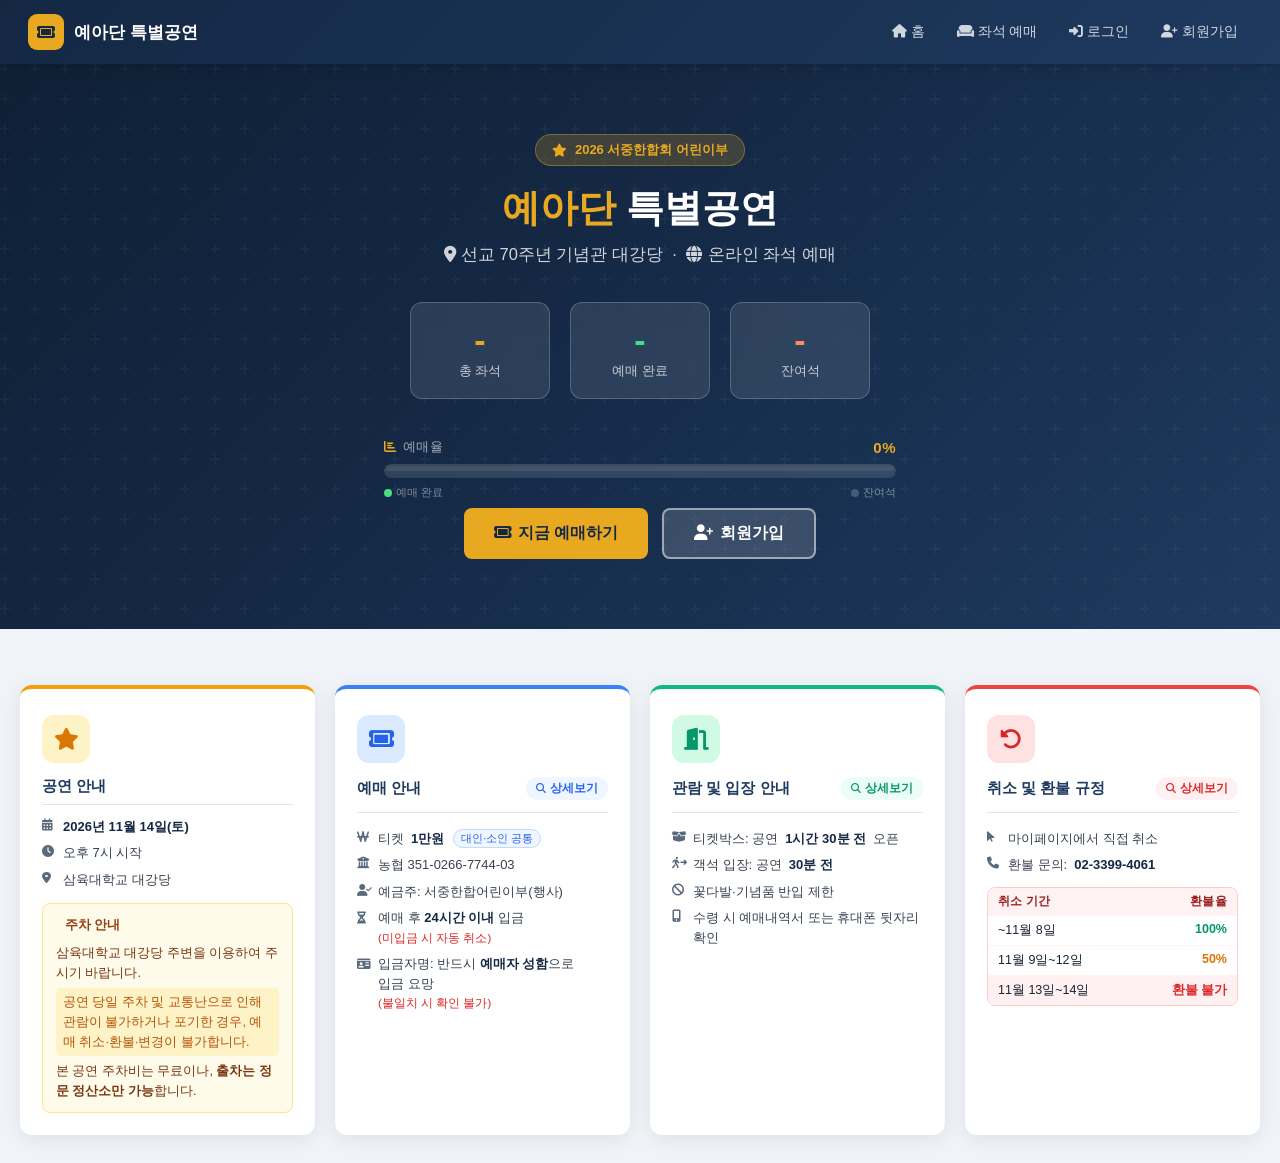
==== templates/index.html @ 21d91320 "최신 코드 업데이트" ====
<!DOCTYPE html>
<html lang="ko">
<head>
<meta charset="UTF-8">
<meta name="viewport" content="width=device-width, initial-scale=1.0">
<title>예아단 특별공연 - 공연 티켓 예매</title>
<link rel="stylesheet" href="/static/css/style.css">
<link rel="stylesheet" href="https://cdnjs.cloudflare.com/ajax/libs/font-awesome/6.5.0/css/all.min.css">
<script src="/static/js/csrf.js"></script>
</head>
<body>
<!-- 네비게이션 -->
<header class="navbar">
  <div class="brand">
    <div class="logo-icon"><i class="fa-solid fa-ticket"></i></div>
    예아단 특별공연
  </div>
  <nav id="mainNav">
    <a href="/"><i class="fa-solid fa-house"></i> 홈</a>
    <a href="/booking"><i class="fa-solid fa-couch"></i> 좌석 예매</a>
    <a href="/mypage" id="mypageLink" style="display:none"><i class="fa-solid fa-user"></i> 마이페이지</a>
    <a href="/login"  id="loginLink"><i class="fa-solid fa-right-to-bracket"></i> 로그인</a>
    <a href="/register" id="regLink"><i class="fa-solid fa-user-plus"></i> 회원가입</a>
  </nav>
  <div class="user-info" id="userInfo" style="display:none">
    <i class="fa-solid fa-circle-user" style="font-size:18px;opacity:.8"></i>
    <span id="userName"></span>님
    <button class="btn-logout" onclick="doLogout()"><i class="fa-solid fa-right-from-bracket"></i> 로그아웃</button>
  </div>
</header>

<!-- 히어로 섹션 -->
<section class="hero">
  <div class="hero-badge">
    <i class="fa-solid fa-star"></i> 2026 서중한합회 어린이부
  </div>
  <h1><span>예아단</span> 특별공연</h1>
  <p><i class="fa-solid fa-location-dot"></i> 선교 70주년 기념관 대강당 &nbsp;·&nbsp; <i class="fa-solid fa-globe"></i> 온라인 좌석 예매</p>
  <div class="stats">
    <div class="stat-box">
      <div class="num" id="totalSeats">-</div>
      <div class="lbl">총 좌석</div>
    </div>
    <div class="stat-box">
      <div class="num" id="reservedSeats" style="color:#4ade80">-</div>
      <div class="lbl">예매 완료</div>
    </div>
    <div class="stat-box">
      <div class="num" id="availableSeats" style="color:#ff8a65">-</div>
      <div class="lbl">잔여석</div>
    </div>
  </div>

  <!-- 예매율 그래프 -->
  <div style="width:100%;max-width:520px;margin:0 auto 8px;padding:0 4px">
    <div style="display:flex;justify-content:space-between;align-items:center;margin-bottom:8px">
      <span style="font-size:12.5px;color:rgba(255,255,255,.6);letter-spacing:.5px">
        <i class="fa-solid fa-chart-bar" style="margin-right:5px;color:#e8a820"></i>예매율
      </span>
      <span id="rateLabel"
            style="font-size:15px;font-weight:800;color:#e8a820;letter-spacing:.5px">0%</span>
    </div>
    <!-- 트랙 -->
    <div style="position:relative;height:14px;background:rgba(255,255,255,.12);
                border-radius:99px;overflow:hidden;box-shadow:inset 0 1px 3px rgba(0,0,0,.3)">
      <!-- 예매완료 바 -->
      <div id="reservedBar"
           style="position:absolute;left:0;top:0;height:100%;width:0%;
                  background:linear-gradient(90deg,#34d399,#4ade80);
                  border-radius:99px;
                  transition:width 1s cubic-bezier(.4,0,.2,1)"></div>
      <!-- 빛 반사 하이라이트 -->
      <div style="position:absolute;top:0;left:0;right:0;height:50%;
                  background:rgba(255,255,255,.08);border-radius:99px 99px 0 0;pointer-events:none"></div>
    </div>
    <!-- 하단 레전드 -->
    <div style="display:flex;justify-content:space-between;margin-top:7px;font-size:11px;color:rgba(255,255,255,.45)">
      <span>
        <span style="display:inline-block;width:8px;height:8px;background:#4ade80;
                     border-radius:50%;margin-right:4px;vertical-align:middle"></span>예매 완료
      </span>
      <span>
        <span style="display:inline-block;width:8px;height:8px;background:rgba(255,255,255,.2);
                     border-radius:50%;margin-right:4px;vertical-align:middle"></span>잔여석
      </span>
    </div>
  </div>
  <div class="actions">
    <button id="bookingBtn" class="btn btn-secondary btn-lg" onclick="handleBookingClick()"
            style="cursor:pointer;border:none">
      <i class="fa-solid fa-ticket"></i> 지금 예매하기
    </button>
    <a href="/register" class="btn btn-lg" id="heroRegBtn"
       style="background:rgba(255,255,255,.15);border:2px solid rgba(255,255,255,.5);color:white">
      <i class="fa-solid fa-user-plus"></i> 회원가입
    </a>
  </div>

</section>

<!-- 예매 시간 아님 안내 모달 -->
<div id="modal-not-open" style="display:none;position:fixed;inset:0;z-index:9999;
     background:rgba(0,0,0,.55);display:none;align-items:center;justify-content:center">
  <div style="background:#fff;border-radius:20px;padding:40px 36px;max-width:360px;width:90%;
              text-align:center;box-shadow:0 20px 60px rgba(0,0,0,.35)">
    <div style="width:64px;height:64px;border-radius:50%;background:#fee2e2;
                display:flex;align-items:center;justify-content:center;margin:0 auto 18px">
      <i class="fa-solid fa-clock" style="font-size:28px;color:#dc2626"></i>
    </div>
    <h3 style="font-size:18px;font-weight:700;color:#1e293b;margin-bottom:10px">
      지금은 예매 시간이 아닙니다.
    </h3>
    <p id="notOpenDesc" style="font-size:14px;color:#64748b;line-height:1.6;margin-bottom:24px"></p>
    <button onclick="closeNotOpenModal()"
            style="background:#1e3a5f;color:#fff;border:none;border-radius:10px;
                   padding:12px 32px;font-size:15px;font-weight:600;cursor:pointer;width:100%">
      확인
    </button>
  </div>
</div>

<!-- 안내 섹션 -->
<div class="container">
  <div class="info-grid">

    <!-- 카드 1: 공연 안내 -->
    <div class="info-card info-card-performance">
      <div class="icon icon-performance"><i class="fa-solid fa-star"></i></div>
      <h3>공연 안내</h3>
      <ul class="info-list">
        <li><i class="fa-solid fa-calendar-days"></i> <strong>2026년 11월 14일(토)</strong></li>
        <li><i class="fa-solid fa-clock"></i> 오후 7시 시작</li>
        <li><i class="fa-solid fa-location-dot"></i> 삼육대학교 대강당</li>
      </ul>
      <div class="performance-notice">
        <p><i class="fa-solid fa-circle-parking"></i> <strong>주차 안내</strong></p>
        <p>삼육대학교 대강당 주변을 이용하여 주시기 바랍니다.</p>
        <p class="notice-warn">공연 당일 주차 및 교통난으로 인해 관람이 불가하거나 포기한 경우, 예매 취소·환불·변경이 불가합니다.</p>
        <p>본 공연 주차비는 무료이나, <strong>출차는 정문 정산소만 가능</strong>합니다.</p>
      </div>
    </div>

    <!-- 카드 2: 예매 안내 -->
    <div class="info-card info-card-ticket">
      <div class="icon icon-ticket"><i class="fa-solid fa-ticket"></i></div>
      <div class="card-title-row">
        <h3>예매 안내</h3>
        <button class="btn-detail" onclick="openModal('modal-ticket')"><i class="fa-solid fa-magnifying-glass"></i> 상세보기</button>
      </div>
      <ul class="info-list">
        <li><i class="fa-solid fa-won-sign"></i> 티켓 <strong>1만원</strong> <span class="badge-sm">대인·소인 공통</span></li>
        <li><i class="fa-solid fa-building-columns"></i> 농협 351-0266-7744-03</li>
        <li><i class="fa-solid fa-user-check"></i> 예금주: 서중한합어린이부(행사)</li>
        <li style="flex-direction:column;align-items:flex-start;gap:2px">
          <span><i class="fa-solid fa-hourglass-half" style="margin-right:7px"></i>예매 후 <strong>24시간 이내</strong> 입금</span>
          <span style="color:#dc2626;font-size:11.5px;padding-left:21px">(미입금 시 자동 취소)</span>
        </li>
        <li style="flex-direction:column;align-items:flex-start;gap:2px">
          <span><i class="fa-solid fa-id-card" style="margin-right:7px"></i>입금자명: 반드시 <strong>예매자 성함</strong>으로<br><span style="padding-left:21px">입금 요망</span></span>
          <span style="color:#dc2626;font-size:11.5px;padding-left:21px">(불일치 시 확인 불가)</span>
        </li>
      </ul>
    </div>

    <!-- 카드 3: 관람 및 입장 안내 -->
    <div class="info-card info-card-entry">
      <div class="icon icon-entry"><i class="fa-solid fa-door-open"></i></div>
      <div class="card-title-row">
        <h3>관람 및 입장 안내</h3>
        <button class="btn-detail btn-detail-green" onclick="openModal('modal-entry')"><i class="fa-solid fa-magnifying-glass"></i> 상세보기</button>
      </div>
      <ul class="info-list">
        <li><i class="fa-solid fa-box-open"></i> 티켓박스: 공연 <strong>1시간 30분 전</strong> 오픈</li>
        <li><i class="fa-solid fa-person-walking-arrow-right"></i> 객석 입장: 공연 <strong>30분 전</strong></li>
        <li><i class="fa-solid fa-ban"></i> 꽃다발·기념품 반입 제한</li>
        <li><i class="fa-solid fa-mobile-screen-button"></i> 수령 시 예매내역서 또는 휴대폰 뒷자리 확인</li>
      </ul>
    </div>

    <!-- 카드 4: 취소 및 환불 -->
    <div class="info-card info-card-refund">
      <div class="icon icon-refund"><i class="fa-solid fa-rotate-left"></i></div>
      <div class="card-title-row">
        <h3>취소 및 환불 규정</h3>
        <button class="btn-detail btn-detail-red" onclick="openModal('modal-refund')"><i class="fa-solid fa-magnifying-glass"></i> 상세보기</button>
      </div>
      <ul class="info-list">
        <li><i class="fa-solid fa-arrow-pointer"></i> 마이페이지에서 직접 취소</li>
        <li><i class="fa-solid fa-phone"></i> 환불 문의: <strong>02-3399-4061</strong></li>
      </ul>
      <div class="refund-table">
        <div class="refund-row refund-header">
          <span>취소 기간</span><span>환불율</span>
        </div>
        <div class="refund-row">
          <span>~11월 8일</span><span class="refund-full">100%</span>
        </div>
        <div class="refund-row">
          <span>11월 9일~12일</span><span class="refund-half">50%</span>
        </div>
        <div class="refund-row refund-danger">
          <span>11월 13일~14일</span><span>환불 불가</span>
        </div>
      </div>
    </div>

  </div>
</div>

<script>
(async () => {
  const me = await fetch('/api/me').then(r => r.json());
  if (me.logged_in) {
    document.getElementById('loginLink').style.display = 'none';
    document.getElementById('regLink').style.display   = 'none';
    document.getElementById('mypageLink').style.display = '';
    document.getElementById('userInfo').style.display   = 'flex';
    document.getElementById('userName').textContent      = me.name;
    document.getElementById('heroRegBtn').innerHTML      = '<i class="fa-solid fa-user"></i> 마이페이지';
    document.getElementById('heroRegBtn').href           = '/mypage';
    if (me.role === 'admin') {
      const an = document.createElement('a');
      an.href = '/admin/';
      an.innerHTML = '<i class="fa-solid fa-gear"></i> 관리자';
      document.getElementById('mainNav').appendChild(an);
    }
  }
  try {
    const s = await fetch('/api/stats/seats').then(r => r.json());
    document.getElementById('totalSeats').textContent     = s.total.toLocaleString();
    document.getElementById('reservedSeats').textContent  = s.reserved.toLocaleString();
    document.getElementById('availableSeats').textContent = s.available.toLocaleString();

    // 예매율 그래프 업데이트
    const rateFull = s.total > 0 ? (s.reserved / s.total * 100) : 0;
    const rateLabel = rateFull === 0 ? '0%'
                    : rateFull < 0.1  ? '<0.1%'
                    : rateFull < 1    ? rateFull.toFixed(1) + '%'
                    : rateFull.toFixed(1) + '%';
    document.getElementById('rateLabel').textContent = rateLabel;
    // 바 너비: 실제 예매가 있으면 최소 0.4% 너비로 시각적으로 표시
    const barWidth = s.reserved > 0 ? Math.max(rateFull, 0.4) : 0;
    setTimeout(() => {
      document.getElementById('reservedBar').style.width = barWidth + '%';
    }, 200); // 페이지 진입 후 애니메이션 효과
  } catch(e) {}
})();

async function doLogout() {
  await fetch('/api/logout', {method:'POST'});
  location.reload();
}

/* ══════════════════════════════════════════════
   예매 오픈 시간 체크 + 버튼 활성화 제어
══════════════════════════════════════════════ */
let _bookingOpen    = false;   // 현재 오픈 여부
let _openDt         = null;    // 오픈 예정 Date 객체 (미설정 시 null)
let _openCheckTimer = null;    // setInterval 핸들

async function initBookingBtn() {
  try {
    const s = await fetch('/api/booking-status').then(r => r.json());
    _bookingOpen = s.is_open;
    _openDt      = s.open_time ? new Date(s.open_time.replace(' ', 'T')) : null;
  } catch(e) {
    _bookingOpen = true;  // API 실패 시 활성화 (안전 처리)
  }
  applyBookingBtnState();

  // 미오픈 상태면 1초마다 카운트다운 + 자동 활성화 체크
  if (!_bookingOpen && _openDt) {
    _openCheckTimer = setInterval(tickBookingCheck, 1000);
  }
}

function applyBookingBtnState() {
  const btn = document.getElementById('bookingBtn');
  if (!btn) return;

  if (_bookingOpen) {
    // ── 활성 상태 ──
    btn.disabled = false;
    btn.style.opacity = '1';
    btn.style.cursor  = 'pointer';
    btn.innerHTML = '<i class="fa-solid fa-ticket"></i> 지금 예매하기';
    if (_openCheckTimer) { clearInterval(_openCheckTimer); _openCheckTimer = null; }
  } else {
    // ── 비활성 상태 ──
    btn.disabled = true;
    btn.style.opacity = '0.5';
    btn.style.cursor  = 'not-allowed';
    btn.innerHTML = '<i class="fa-solid fa-lock"></i> 예매 준비 중';
  }
}

function tickBookingCheck() {
  if (!_openDt) return;
  const diff = _openDt - new Date();
  if (diff <= 0) {
    _bookingOpen = true;
    applyBookingBtnState();
  }
}

function handleBookingClick() {
  if (_bookingOpen) {
    location.href = '/booking';
  } else {
    showNotOpenModal();
  }
}

function showNotOpenModal() {
  const modal = document.getElementById('modal-not-open');
  const desc  = document.getElementById('notOpenDesc');
  if (desc) {
    if (_openDt) {
      desc.textContent = '예매 오픈 예정: ' + _openDt.toLocaleString('ko-KR', {
        year:'numeric', month:'long', day:'numeric',
        weekday:'short', hour:'2-digit', minute:'2-digit'
      });
    } else {
      desc.textContent = '예매 오픈 시간이 아직 설정되지 않았습니다.\n잠시 후 다시 확인해 주세요.';
    }
  }
  if (modal) { modal.style.display = 'flex'; document.body.style.overflow = 'hidden'; }
}

function closeNotOpenModal() {
  const modal = document.getElementById('modal-not-open');
  if (modal) { modal.style.display = 'none'; document.body.style.overflow = ''; }
}

// 페이지 로드 시 실행
initBookingBtn();

/* ── 모달 제어 ── */
function openModal(id) {
  document.getElementById(id).classList.add('modal-open');
  document.body.style.overflow = 'hidden';
}
function closeModal(id) {
  document.getElementById(id).classList.remove('modal-open');
  document.body.style.overflow = '';
}
// 배경 클릭 시 닫기
document.querySelectorAll('.modal-overlay').forEach(el => {
  el.addEventListener('click', function(e) {
    if (e.target === this) closeModal(this.id);
  });
});
// ESC 키로 닫기
document.addEventListener('keydown', function(e) {
  if (e.key === 'Escape') {
    document.querySelectorAll('.modal-overlay.modal-open').forEach(el => closeModal(el.id));
  }
});
</script>

<!-- ══════════════════════════════════════════════════
     모달 1: 예매 안내
══════════════════════════════════════════════════ -->
<div class="modal-overlay" id="modal-ticket">
  <div class="modal-box modal-ticket-box">
    <div class="modal-header modal-header-ticket">
      <div class="modal-header-icon"><i class="fa-solid fa-ticket"></i></div>
      <h2>예매 안내</h2>
      <button class="modal-close" onclick="closeModal('modal-ticket')"><i class="fa-solid fa-xmark"></i></button>
    </div>
    <div class="modal-body">

      <div class="modal-section">
        <div class="modal-section-title"><i class="fa-solid fa-won-sign"></i> 티켓 금액</div>
        <p class="modal-text"><strong>1만원</strong> (대인/소인 공통)</p>
      </div>

      <div class="modal-section modal-notice-box">
        <p class="modal-notice"><i class="fa-solid fa-circle-exclamation"></i>본 공연은 예매 후 <strong>24시간 이내</strong>에 입금이 확인되지 않을 경우, 예매 내역이 <strong>자동 취소</strong>됩니다.</p>
        <p class="modal-notice" style="margin-top:8px"><i class="fa-solid fa-circle-exclamation"></i>원활한 확인을 위해 입금 시 반드시 <strong>예매자 성함과 동일한 이름</strong>으로 입금해 주시기 바랍니다.</p>
      </div>

      <div class="modal-section">
        <div class="modal-section-title"><i class="fa-solid fa-building-columns"></i> 계좌 안내</div>
        <div class="modal-account-box">
          <span class="modal-bank">농협</span>
          <span class="modal-account-num">351-0266-7744-03</span>
          <span class="modal-account-name">서중한합어린이부(행사)</span>
        </div>
      </div>

      <div class="modal-section modal-warn-box">
        <p><i class="fa-solid fa-triangle-exclamation"></i> 본 상품은 <strong>티켓 배송 불가</strong> 상품으로, 관람 당일 <strong>예매확인증을 출력</strong>해 오셔야만 입장 가능하며 모바일 티켓 및 티켓 선물하기가 불가합니다.</p>
        <p style="margin-top:8px;font-size:12px;color:#6b7280">(예매자는 본 안내 페이지의 모든 내용을 숙지하고 동의한 것으로 간주합니다. 관람 연령 / 예매 및 티켓 수령 / 공연 관람 안내 미숙지로 인해 당일 관람이 불가하거나 포기하는 경우에도 예매 취소, 환불 및 일자 변경이 불가 하오니 예매 시 각별히 유의하시기 바랍니다.)</p>
      </div>

      <div class="modal-section modal-warn-box">
        <p><i class="fa-solid fa-video"></i> 객석 일부 구역은 공연 영상 촬영을 위해 <strong>시야 제한</strong>이 발생할 수 있으니 예매 시 참고 부탁드립니다.</p>
        <p style="margin-top:6px;font-size:12px;color:#6b7280">(상기 사유로 인한 좌석 위치 변경 및 취소, 환불은 불가합니다)</p>
      </div>

      <div class="modal-section">
        <div class="modal-section-title"><i class="fa-solid fa-child"></i> 관람 기준</div>
        <ul class="modal-list">
          <li><strong>만 3세 이상</strong> 관람가</li>
          <li>초등학생 이하 어린이는 <strong>보호자 동반 필수</strong></li>
          <li><strong>36개월 미만</strong> 어린이는 <strong>무료</strong> (2023년 11월 출생자부터 해당 / 증빙서류 지참)<br>
            <span style="font-size:12px;color:#6b7280">단, 단독 좌석을 이용해야 할 경우 예매 필수</span></li>
          <li style="color:#dc2626">관람 연령 미숙지로 인한 당일 관람 불가 또는 포기 시, 예매 취소·환불·변경 <strong>일체 불가</strong></li>
        </ul>
      </div>

      <div class="modal-section modal-wheelchair-box">
        <div class="modal-section-title"><i class="fa-solid fa-wheelchair"></i> 휠체어석 예매 안내</div>
        <p>공연장 객석 내 휠체어석은 <strong>휠체어를 이용하는 장애인만 예매</strong> (동반 2인까지 가능)하실 수 있으며,<br>
        <strong>서중한합회 어린이부 <a href="tel:0233994061" class="modal-tel">02-3399-4061</a></strong>로 전화 예매하여 주시기 바랍니다.</p>
        <p style="font-size:12px;color:#6b7280;margin-top:6px">(이 외에는 전화 예매 불가)</p>
      </div>

    </div>
  </div>
</div>

<!-- ══════════════════════════════════════════════════
     모달 2: 관람 및 입장 안내
══════════════════════════════════════════════════ -->
<div class="modal-overlay" id="modal-entry">
  <div class="modal-box modal-entry-box">
    <div class="modal-header modal-header-entry">
      <div class="modal-header-icon"><i class="fa-solid fa-door-open"></i></div>
      <h2>관람 및 입장 안내</h2>
      <button class="modal-close" onclick="closeModal('modal-entry')"><i class="fa-solid fa-xmark"></i></button>
    </div>
    <div class="modal-body">

      <div class="modal-section modal-notice-box modal-notice-green">
        <p class="modal-notice"><i class="fa-solid fa-box-open"></i>티켓 수령은 공연 시작 <strong>1시간 30분 전</strong>부터 가능합니다.</p>
        <p class="modal-notice" style="margin-top:8px"><i class="fa-solid fa-person-walking-arrow-right"></i>객석 입장은 공연 시작 <strong>30분 전</strong>부터 시작됩니다.<br><span style="font-size:12px;color:#6b7280;margin-left:20px;display:inline-block">(현장 상황에 따라 입실 시간이 변동될 수 있습니다.)</span></p>
      </div>

      <div class="modal-section">
        <div class="modal-section-title"><i class="fa-solid fa-ban"></i> 반입 제한</div>
        <p class="modal-text">쾌적한 관람을 위해 <strong>꽃다발 및 기념품</strong>은 객석 반입이 제한됩니다.<br>
        안내데스크에 물품을 맡겨 주시기 바라며, 수령 시 필요한 <strong>교환증</strong>을 배부해 드립니다.</p>
      </div>

      <div class="modal-section">
        <div class="modal-section-title"><i class="fa-solid fa-mobile-screen-button"></i> 티켓 수령</div>
        <p class="modal-text">티켓 수령 시 <strong>예매내역서</strong> 또는 예매자 본인의 <strong>휴대폰 번호 뒷자리</strong>를 확인합니다.<br>
        원활한 티켓 수령을 위해 예매내역서 또는 모바일 티켓(예매번호가 포함된 메시지) 등을 사전에 준비해 주시기 바랍니다.</p>
      </div>

      <div class="modal-section modal-warn-box">
        <ul class="modal-list">
          <li>티켓이 <strong>분실·훼손</strong>된 경우에는 <strong>재발권이 불가</strong>하니, 티켓 보관에 유의하시기 바랍니다.</li>
          <li>예매 취소 기간에 따라 취소 수수료가 부과되며, 취소 마감 시간 이후 예매 티켓의 <strong>취소·환불·변경은 불가</strong>합니다.</li>
          <li>공연 도중 입·퇴장은 <strong>막이 끝날 때만</strong> 가능합니다.</li>
          <li>공연 시작 후에는 지정된 시간 외에는 입장이 제한되며, 입장 허용 시 다른 관객의 관람에 방해가 되지 않도록 <strong>안내원의 안내에 따라</strong> 본인 좌석이 아닌 다른 좌석으로 안내 받으실 수 있습니다.</li>
        </ul>
      </div>

    </div>
  </div>
</div>

<!-- ══════════════════════════════════════════════════
     모달 3: 취소 및 환불 규정
══════════════════════════════════════════════════ -->
<div class="modal-overlay" id="modal-refund">
  <div class="modal-box modal-refund-box">
    <div class="modal-header modal-header-refund">
      <div class="modal-header-icon"><i class="fa-solid fa-rotate-left"></i></div>
      <h2>취소 및 환불 규정</h2>
      <button class="modal-close" onclick="closeModal('modal-refund')"><i class="fa-solid fa-xmark"></i></button>
    </div>
    <div class="modal-body">

      <div class="modal-section">
        <div class="modal-section-title"><i class="fa-solid fa-arrow-pointer"></i> 예매 취소</div>
        <p class="modal-text"><strong>[마이페이지]</strong>를 통해 직접 취소 가능합니다.</p>
      </div>

      <div class="modal-section">
        <div class="modal-section-title"><i class="fa-solid fa-phone"></i> 환불 안내</div>
        <p class="modal-text">티켓 금액 환불의 경우 원활한 처리를 위해<br>
        어린이부 <a href="tel:0233994061" class="modal-tel"><strong>02-3399-4061</strong></a>로 꼭 연락 부탁드립니다.</p>
      </div>

      <div class="modal-section">
        <div class="modal-section-title"><i class="fa-solid fa-table"></i> 환불 규정</div>
        <div class="modal-refund-table">
          <div class="mrt-head">
            <span>취소 기간</span><span>환불율</span>
          </div>
          <div class="mrt-row">
            <span><i class="fa-solid fa-calendar-check" style="color:#059669;margin-right:6px"></i>예매일 ~ 2026.11.8.(일)</span>
            <span class="mrt-full">전액 환불 <small>(100%)</small></span>
          </div>
          <div class="mrt-row">
            <span><i class="fa-solid fa-calendar-minus" style="color:#d97706;margin-right:6px"></i>2026.11.9.(월) ~ 11.12.(목)</span>
            <span class="mrt-half">50% 환불</span>
          </div>
          <div class="mrt-row mrt-danger">
            <span><i class="fa-solid fa-calendar-xmark" style="color:#dc2626;margin-right:6px"></i>2026.11.13.(금) ~ 11.14.(토)</span>
            <span class="mrt-none">환불 불가</span>
          </div>
        </div>
      </div>

    </div>
  </div>
</div>

<!-- 예매 시간 아님 안내 모달 -->
<div id="modal-not-open" style="display:none;position:fixed;inset:0;z-index:9999;
     background:rgba(0,0,0,.55);align-items:center;justify-content:center">
  <div style="background:#fff;border-radius:20px;padding:40px 36px;max-width:360px;width:90%;
              text-align:center;box-shadow:0 20px 60px rgba(0,0,0,.35)">
    <div style="width:64px;height:64px;border-radius:50%;background:#fee2e2;
                display:flex;align-items:center;justify-content:center;margin:0 auto 18px">
      <i class="fa-solid fa-clock" style="font-size:28px;color:#dc2626"></i>
    </
---- static/css/style.css ----
/* ── 전체 공통 ── */
@import url('https://cdnjs.cloudflare.com/ajax/libs/font-awesome/6.5.0/css/all.min.css');

:root {
  --primary: #1e3a5f;
  --primary-light: #2d5485;
  --primary-dark: #142844;
  --accent: #e8a820;
  --accent-light: #fef8e7;
  --sidebar-bg: #0f2035;
  --success: #10B981;
  --danger: #EF4444;
  --warning: #F59E0B;
  --gray: #5a6a7e;
  --gray-light: #f0f4f8;
  --gray-mid: #dde5ef;
  --dark: #1a2332;
  --white: #FFFFFF;
  --shadow: 0 4px 20px rgba(0,0,0,.08);
  --shadow-lg: 0 10px 40px rgba(0,0,0,.15);
  --radius: 12px;
  --radius-sm: 8px;
  --transition: all 0.3s cubic-bezier(0.4,0,0.2,1);
}

*, *::before, *::after { box-sizing: border-box; margin: 0; padding: 0; }
html { scroll-behavior: smooth; }

body {
  font-family: 'Malgun Gothic', 'Apple SD Gothic Neo', '맑은 고딕', sans-serif;
  background: var(--gray-light);
  color: var(--dark);
  min-height: 100vh;
}

a { text-decoration: none; color: inherit; }
button { cursor: pointer; font-family: inherit; }

/* ── 네비게이션 ── */
.navbar {
  background: linear-gradient(135deg, var(--primary-dark) 0%, var(--primary) 100%);
  color: white;
  padding: 0 28px;
  height: 64px;
  display: flex;
  align-items: center;
  justify-content: space-between;
  box-shadow: 0 2px 12px rgba(0,0,0,.2);
  position: sticky; top: 0; z-index: 100;
}
.navbar .brand {
  font-size: 17px; font-weight: 700;
  display: flex; align-items: center; gap: 10px;
}
.navbar .brand .logo-icon {
  width: 36px; height: 36px;
  background: var(--accent);
  border-radius: 9px;
  display: flex; align-items: center; justify-content: center;
  flex-shrink: 0;
}
.navbar .brand .logo-icon i { color: var(--primary-dark); font-size: 16px; }
.navbar .brand span { font-size: 22px; }
.navbar nav { display: flex; align-items: center; gap: 4px; }
.navbar nav a {
  color: rgba(255,255,255,.8);
  padding: 8px 14px; border-radius: 8px;
  font-size: 13.5px; font-weight: 500;
  transition: var(--transition);
}
.navbar nav a:hover, .navbar nav a.active {
  background: rgba(255,255,255,.15);
  color: white;
}
.navbar .user-info { display: flex; align-items: center; gap: 10px; font-size: 13px; }
.btn-logout {
  background: rgba(255,255,255,.12);
  border: 1px solid rgba(255,255,255,.3);
  color: rgba(255,255,255,.9);
  padding: 6px 14px; border-radius: 8px;
  font-size: 13px; transition: var(--transition);
}
.btn-logout:hover { background: rgba(255,255,255,.25); color: white; }

/* ── 레이아웃 ── */
.container { max-width: 1280px; margin: 0 auto; padding: 28px 20px; }

.page-header {
  background: white;
  border-radius: var(--radius);
  padding: 24px 28px;
  margin-bottom: 24px;
  box-shadow: var(--shadow);
  border-left: 5px solid var(--accent);
  display: flex; align-items: center; gap: 14px;
}
.page-header .ph-icon {
  width: 44px; height: 44px;
  background: var(--accent-light);
  border-radius: 10px;
  display: flex; align-items: center; justify-content: center;
  flex-shrink: 0;
}
.page-header .ph-icon i { color: var(--accent); font-size: 20px; }
.page-header h1 { font-size: 21px; color: var(--primary); }
.page-header p  { color: var(--gray); font-size: 13.5px; margin-top: 3px; }

/* ── 카드 ── */
.card {
  background: white;
  border-radius: var(--radius);
  box-shadow: var(--shadow);
  overflow: hidden;
}
.card-header {
  background: linear-gradient(135deg, var(--primary) 0%, var(--primary-light) 100%);
  color: white;
  padding: 14px 22px;
  font-size: 14.5px; font-weight: 700;
  display: flex; align-items: center; gap: 8px;
}
.card-body { padding: 20px; }

/* ── 버튼 ── */
.btn {
  display: inline-flex; align-items: center; gap: 7px;
  padding: 9px 18px; border-radius: var(--radius-sm);
  font-size: 13.5px; font-weight: 600;
  border: none; transition: var(--transition);
}
.btn-primary   { background: var(--primary); color: white; }
.btn-primary:hover { background: var(--primary-light); transform: translateY(-1px); box-shadow: 0 4px 12px rgba(30,58,95,.3); }
.btn-secondary { background: var(--accent); color: var(--primary-dark); }
.btn-secondary:hover { background: var(--accent-light); color: var(--primary-dark); transform: translateY(-1px); box-shadow: 0 4px 12px rgba(232,168,32,.3); }
.btn-success   { background: var(--success); color: white; }
.btn-success:hover { background: #0e9e6e; transform: translateY(-1px); }
.btn-danger    { background: var(--danger); color: white; }
.btn-danger:hover { background: #dc2626; transform: translateY(-1px); }
.btn-outline   { background: transparent; border: 2px solid var(--primary); color: var(--primary); }
.btn-outline:hover { background: var(--primary); color: white; }
.btn-sm { padding: 5px 12px; font-size: 12.5px; }
.btn-lg { padding: 13px 30px; font-size: 15.5px; }
.btn:disabled { opacity: .45; cursor: not-allowed; transform: none !important; box-shadow: none !important; }

/* ── 폼 ── */
.form-group { margin-bottom: 18px; }
.form-group label { display: block; font-size: 12.5px; font-weight: 600; color: var(--gray); margin-bottom: 6px; }
.form-group label span { color: var(--danger); }
.form-control {
  width: 100%; padding: 10px 14px;
  border: 1.5px solid var(--gray-mid);
  border-radius: var(--radius-sm);
  font-size: 13.5px; font-family: inherit;
  transition: var(--transition); background: white; color: var(--dark);
}
.form-control:focus {
  outline: none;
  border-color: var(--primary);
  box-shadow: 0 0 0 3px rgba(30,58,95,.12);
}
.form-error { font-size: 12px; color: var(--danger); margin-top: 4px; display: none; }
.form-error.show { display: block; }

/* ── 알림 ── */
.alert {
  padding: 12px 16px; border-radius: var(--radius-sm);
  font-size: 13.5px; margin-bottom: 16px; display: none;
}
.alert.show { display: flex; align-items: center; gap: 10px; }
.alert-success { background: #d1fae5; color: #065f46; border: 1px solid #a7f3d0; }
.alert-danger  { background: #fee2e2; color: #991b1b; border: 1px solid #fecaca; }
.alert-warning { background: #fef3c7; color: #92400e; border: 1px solid #fde68a; }
.alert-info    { background: #eff6ff; color: var(--primary); border: 1px solid #bfdbfe; }

/* ── 뱃지 ── */
.badge {
  display: inline-block; padding: 3px 9px;
  border-radius: 20px; font-size: 12px; font-weight: 600;
}
.badge-success   { background: #d1fae5; color: #065f46; }
.badge-danger    { background: #fee2e2; color: #991b1b; }
.badge-secondary { background: var(--gray-mid); color: var(--gray); }

/* ── 테이블 ── */
.table-wrap { overflow-x: auto; }
table { width: 100%; border-collapse: collapse; font-size: 13.5px; }
thead th {
  background: linear-gradient(135deg, var(--primary) 0%, var(--primary-light) 100%);
  color: white; padding: 12px 14px;
  text-align: left; font-weight: 600;
  white-space: nowrap;
}
tbody tr { border-bottom: 1px solid var(--gray-mid); transition: background .15s; }
tbody tr:hover { background: var(--gray-light); }
tbody td { padding: 11px 14px; vertical-align: middle; }

/* ── 페이지네이션 ── */
.pagination {
  display: flex; gap: 6px; align-items: center;
  justify-content: center; margin-top: 20px; flex-wrap: wrap;
}
.page-btn {
  width: 36px; height: 36px;
  border-radius: var(--radius-sm);
  border: 1.5px solid var(--gray-mid);
  background: white; font-size: 13px; color: var(--dark);
  transition: var(--transition);
}
.page-btn:hover, .page-btn.active {
  background: var(--primary); border-color: var(--primary); color: white;
}

/* ── 모달 ── */
.modal-overlay {
  display: none; position: fixed; inset: 0;
  background: rgba(0,0,0,.5);
  z-index: 1000; align-items: center; justify-content: center;
  backdrop-filter: blur(3px);
}
.modal-overlay.show { display: flex; }
.modal {
  background: white; border-radius: 14px;
  width: 90%; max-width: 540px;
  max-height: 90vh; overflow-y: auto;
  box-shadow: var(--shadow-lg);
  animation: modalIn .2s ease;
}
@keyframes modalIn {
  from { opacity: 0; transform: scale(.95) translateY(10px); }
  to   { opacity: 1; transform: scale(1) translateY(0); }
}
.modal-header {
  background: linear-gradient(135deg, var(--primary) 0%, var(--primary-light) 100%);
  color: white; padding: 18px 22px;
  display: flex; align-items: center; justify-content: space-between;
  border-radius: 14px 14px 0 0;
}
.modal-header h3 { font-size: 16px; display: flex; align-items: center; gap: 8px; }
.modal-close {
  background: rgba(255,255,255,.15); border: none;
  color: white; font-size: 18px; cursor: pointer;
  width: 30px; height: 30px; border-radius: 6px;
  display: flex; align-items: center; justify-content: center;
  transition: var(--transition);
}
.modal-close:hover { background: rgba(255,255,255,.3); }
.modal-body { padding: 24px; }
.modal-footer {
  padding: 16px 24px; border-top: 1px solid var(--gray-mid);
  display: flex; gap: 10px; justify-content: flex-end;
}

/* ── 히어로 섹션 ── */
.hero {
  background: linear-gradient(135deg, var(--sidebar-bg) 0%, var(--primary-dark) 40%, var(--primary) 100%);
  color: white; padding: 70px 20px;
  text-align: center; position: relative; overflow: hidden;
}
.hero::before {
  content: '';
  position: absolute; inset: 0;
  background: url("data:image/svg+xml,%3Csvg width='60' height='60' viewBox='0 0 60 60' xmlns='http://www.w3.org/2000/svg'%3E%3Cg fill='none' fill-rule='evenodd'%3E%3Cg fill='%23ffffff' fill-opacity='0.03'%3E%3Cpath d='M36 34v-4h-2v4h-4v2h4v4h2v-4h4v-2h-4zm0-30V0h-2v4h-4v2h4v4h2V6h4V4h-4zM6 34v-4H4v4H0v2h4v4h2v-4h4v-2H6zM6 4V0H4v4H0v2h4v4h2V6h4V4H6z'/%3E%3C/g%3E%3C/g%3E%3C/svg%3E");
}
.hero > * { position: relative; z-index: 1; }
.hero .hero-badge {
  display: inline-flex; align-items: center; gap: 8px;
  background: rgba(232,168,32,.2); border: 1px solid rgba(232,168,32,.4);
  color: var(--accent); padding: 6px 16px; border-radius: 20px;
  font-size: 13px; font-weight: 600; margin-bottom: 20px;
}
.hero h1 { font-size: 38px; font-weight: 800; margin-bottom: 12px; line-height: 1.2; }
.hero h1 span { color: var(--accent); }
.hero p  { font-size: 16.5px; opacity: .8; margin-bottom: 36px; }
.hero .stats {
  display: flex; gap: 20px; justify-content: center;
  flex-wrap: wrap; margin-bottom: 40px;
}
.hero .stat-box {
  background: rgba(255,255,255,.1);
  border: 1px solid rgba(255,255,255,.2);
  border-radius: 12px; padding: 18px 28px;
  min-width: 140px; backdrop-filter: blur(8px);
}
.hero .stat-box .num { font-size: 34px; font-weight: 700; color: var(--accent); }
.hero .stat-box .lbl { font-size: 13px; opacity: .75; margin-top: 2px; }
.hero .actions { display: flex; gap: 14px; justify-content: center; flex-wrap: wrap; }

/* ── 홈 안내 카드 ── */
.info-grid {
  display: grid;
  grid-template-columns: repeat(auto-fit, minmax(260px, 1fr));
  gap: 20px; margin-top: 28px;
}
.info-card {
  background: white; border-radius: var(--radius);
  padding: 26px 22px 22px; box-shadow: var(--shadow);
  border-top: 4px solid var(--accent);
  text-align: left; transition: var(--transition);
  display: flex; flex-direction: column; gap: 0;
}
.info-card:hover { transform: translateY(-4px); box-shadow: var(--shadow-lg); }

/* 아이콘 - 각 카드별 색상 */
.info-card .icon {
  width: 48px; height: 48px; margin-bottom: 14px;
  border-radius: 12px;
  display: flex; align-items: center; justify-content: center;
  flex-shrink: 0;
}
.info-card .icon i { font-size: 22px; }

.icon-performance { background: #fef3c7; }
.icon-performance i { color: #d97706; }
.icon-ticket       { background: #dbeafe; }
.icon-ticket i     { color: #2563eb; }
.icon-entry        { background: #d1fae5; }
.icon-entry i      { color: #059669; }
.icon-refund       { background: #fee2e2; }
.icon-refund i     { color: #dc2626; }

.info-card-performance { border-top-color: #f59e0b; }
.info-card-ticket      { border-top-color: #3b82f6; }
.info-card-entry       { border-top-color: #10b981; }
.info-card-refund      { border-top-color: #ef4444; }

.info-card h3 {
  font-size: 15px; font-weight: 700;
  color: var(--primary); margin-bottom: 12px;
  padding-bottom: 8px;
  border-bottom: 1px solid var(--gray-mid);
}
/* card-title-row 안의 h3는 구분선 없이, 아래 여백은 row 전체가 담당 */
.card-title-row h3 {
  margin-bottom: 0; padding-bottom: 0;
  border-bottom: none;
}
.card-title-row {
  display: flex; align-items: center;
  justify-content: space-between;
  padding-bottom: 12px;
  border-bottom: 1px solid var(--gray-mid);
  margin-bottom: 16px;
}
.info-card p  { font-size: 13.5px; color: var(--gray); line-height: 1.7; }

/* 공연 안내 카드 — 주차 안내 블록 */
.performance-notice {
  margin-top: 14px;
  padding: 11px 13px;
  background: #fffbeb;
  border: 1px solid #fde68a;
  border-radius: 8px;
  display: flex;
  flex-direction: column;
  gap: 5px;
}
.performance-notice p {
  font-size: 12.5px;
  color: #78350f;
  line-height: 1.6;
  margin: 0;
}
.performance-notice p:first-child {
  font-size: 13px;
  color: #92400e;
  margin-bottom: 2px;
}
.performance-notice p i {
  margin-right: 5px;
  color: #d97706;
}
.performance-notice .notice-warn {
  color: #b45309;
  font-weight: 500;
  background: #fef3c7;
  border-radius: 5px;
  padding: 4px 7px;
}

/* 카드 내 리스트 */
.info-list {
  list-style: none; padding: 0; margin: 0;
  display: flex; flex-direction: column; gap: 7px;
}
.info-list li {
  font-size: 13px; color: #374151; line-height: 1.5;
  display: flex; align-items: flex-start; gap: 7px;
}
.info-list li i {
  font-size: 12px; color: var(--gray); margin-top: 2px;
  width: 14px; flex-shrink: 0;
}
.info-list strong { color: var(--primary-dark); }

/* 소형 뱃지 */
.badge-sm {
  display: inline-block; font-size: 10.5px;
  background: #eff6ff; color: #2563eb;
  border: 1px solid #bfdbfe;
  border-radius: 99px; padding: 1px 7px;
  vertical-align: middle; margin-left: 2px;
}

/* 환불 테이블 */
.refund-table {
  margin-top: 12px; border-radius: 8px; overflow: hidden;
  border: 1px solid #fecaca;
  font-size: 12.5px;
}
.refund-row {
  display: flex; justify-content: space-between;
  padding: 6px 10px; background: white;
  border-bottom: 1px solid #fef2f2;
}
.refund-row:last-child { border-bottom: none; }
.refund-header {
  background: #fef2f2; font-weight: 700;
  font-size: 11.5px; color: #9b1c1c;
  letter-spacing: .3px;
}
.refund-full  { color: #059669; font-weight: 700; }
.refund-half  { color: #d97706; font-weight: 700; }
.refund-danger { background: #fff1f2; }
.refund-danger span:last-child { color: #dc2626; font-weight: 700; }

/* ── 상세보기 버튼 ── */

.btn-detail {
  display: inline-flex; align-items: center; gap: 4px;
  font-size: 11.5px; font-weight: 600;
  padding: 4px 10px; border-radius: 99px; border: none;
  cursor: pointer; transition: var(--transition);
  background: #eff6ff; color: #2563eb;
  white-space: nowrap; flex-shrink: 0;
}
.btn-detail:hover { background: #dbeafe; transform: scale(1.04); }
.btn-detail i { font-size: 10px; }
.btn-detail-green { background: #ecfdf5; color: #059669; }
.btn-detail-green:hover { background: #d1fae5; }
.btn-detail-red { background: #fff1f2; color: #dc2626; }
.btn-detail-red:hover { background: #fee2e2; }

/* ── 모달 공통 ── */
.modal-overlay {
  display: none; position: fixed; inset: 0;
  background: rgba(0,0,0,.55); z-index: 9000;
  align-items: center; justify-content: center;
  padding: 20px;
}
.modal-overlay.modal-open { display: flex; }

.modal-box {
  background: #fff; border-radius: 18px;
  width: 100%; max-width: 560px;
  max-height: 88vh; display: flex; flex-direction: column;
  box-shadow: 0 20px 60px rgba(0,0,0,.25);
  animation: modalIn .25s cubic-bezier(.34,1.56,.64,1);
  overflow: hidden;
}
@keyframes modalIn {
  from { opacity:0; transform:scale(.92) translateY(12px); }
  to   { opacity:1; transform:scale(1) translateY(0); }
}

.modal-header {
  display: flex; align-items: center; gap: 12px;
  padding: 20px 22px 16px;
  border-bottom: 1px solid #f3f4f6;
  flex-shrink: 0;
}
.modal-header h2 { font-size: 17px; font-weight: 700; color: #1e293b; flex: 1; }
.modal-header-icon {
  width: 40px; height: 40px; border-radius: 10px;
  display: flex; align-items: center; justify-content: center;
  font-size: 18px; flex-shrink: 0;
}
.modal-header-ticket  { border-bottom-color: #dbeafe; background: #f8faff; }
.modal-header-ticket .modal-header-icon { background: #dbeafe; color: #2563eb; }
.modal-header-entry   { border-bottom-color: #d1fae5; background: #f6fffe; }
.modal-header-entry .modal-header-icon  { background: #d1fae5; color: #059669; }
.modal-header-refund  { border-bottom-color: #fee2e2; background: #fffafa; }
.modal-header-refund .modal-header-icon { background: #fee2e2; color: #dc2626; }

.modal-close {
  width: 32px; height: 32px; border-radius: 50%; border: none;
  background: #f3f4f6; color: #6b7280; font-size: 16px;
  display: flex; align-items: center; justify-content: center;
  cursor: pointer; transition: var(--transition); flex-shrink: 0;
}
.modal-close:hover { background: #e5e7eb; color: #1f2937; }

.modal-body {
  padding: 18px 22px 24px;
  overflow-y: auto; flex: 1;
  display: flex; flex-direction: column; gap: 14px;
}

.modal-section { display: flex; flex-direction: column; gap: 8px; }

.modal-section-title {
  font-size: 13px; font-weight: 700; color: #374151;
  display: flex; align-items: center; gap: 6px;
}
.modal-section-title i { font-size: 12px; color: #9ca3af; }

.modal-text { font-size: 13.5px; color: #374151; line-height: 1.7; }

/* 파란 공지 박스 */
.modal-notice-box {
  background: #eff6ff; border-radius: 10px;
  padding: 12px 14px; border-left: 3px solid #3b82f6;
  gap: 6px;
}
.modal-notice-green {
  background: #ecfdf5; border-left-color: #10b981;
}
.modal-notice {
  font-size: 13px; color: #1e3a5f; line-height: 1.8;
  display: block;
}
.modal-notice i { color: #3b82f6; margin-right: 6px; }
.modal-notice-green .modal-notice i { color: #059669; }

/* 경고 박스 */
.modal-warn-box {
  background: #fffbeb; border-radius: 10px;
  padding: 12px 14px; border-left: 3px solid #f59e0b;
  font-size: 13px; color: #374151; line-height: 1.65;
}
.modal-warn-box i { color: #d97706; }

/* 계좌 박스 */
.modal-account-box {
  display: flex; align-items: center; gap: 10px; flex-wrap: wrap;
  background: #f8faff; border: 1px solid #dbeafe;
  border-radius: 10px; padding: 12px 14px;
}
.modal-bank {
  background: #1e6bb8; color: white;
  font-size: 11.5px; font-weight: 700;
  padding: 3px 9px; border-radius: 99px;
}
.modal-account-num { font-size: 16px; font-weight: 700; color: #1e3a5f; letter-spacing: .5px; }
.modal-account-name { font-size: 12.5px; color: #6b7280; }

/* 휠체어 박스 */
.modal-wheelchair-box {
  background: #f5f3ff; border-radius: 10px;
  padding: 12px 14px; border-left: 3px solid #8b5cf6;
  font-size: 13px; color: #374151; line-height: 1.65;
}
.modal-wheelchair-box .modal-section-title i { color: #7c3aed; }

/* 모달 리스트 */
.modal-list {
  list-style: none; padding: 0; margin: 0;
  display: flex; flex-direction: column; gap: 8px;
}
.modal-list li {
  font-size: 13px; color: #374151; line-height: 1.6;
  padding-left: 14px; position: relative;
}
.modal-list li::before {
  content: '•'; position: absolute; left: 0;
  color: #9ca3af; font-weight: 700;
}

/* 전화 링크 */
.modal-tel {
  color: #2563eb; text-decoration: none; font-weight: 600;
}
.modal-tel:hover { text-decoration: underline; }

/* 환불 테이블 (모달 전용) */
.modal-refund-table {
  border-radius: 10px; overflow: hidden;
  border: 1px solid #e5e7eb;
  font-size: 13px;
}
.mrt-head {
  display: flex; justify-content: space-between;
  padding: 9px 14px; background: #f9fafb;
  font-weight: 700; font-size: 12px; color: #374151;
  border-bottom: 1px solid #e5e7eb;
}
.mrt-row {
  display: flex; justify-content: space-between; align-items: center;
  padding: 10px 14px; background: white;
  border-bottom: 1px solid #f3f4f6;
}
.mrt-row:last-child { border-bottom: none; }
.mrt-danger { background: #fff5f5; }
.mrt-full  { color: #059669; font-weight: 700; }
.mrt-half  { color: #d97706; font-weight: 700; }
.mrt-none  { color: #dc2626; font-weight: 700; }
.mrt-row span:first-child { color: #374151; }

/* ── 인증 ── */
.auth-wrap {
  min-height: calc(100vh - 64px);
  display: flex; align-items: center; justify-content: center;
  padding: 28px 16px;
  background: var(--gray-light);
}
.auth-box {
  background: white; border-radius: 16px;
  box-shadow: var(--shadow-lg);
  width: 100%; max-width: 440px; padding: 40px;
}
.auth-box .logo { text-align: center; margin-bottom: 30px; }
.auth-box .logo .logo-icon {
  width: 60px; height: 60px;
  background: linear-gradient(135deg, var(--primary), var(--primary-light));
  border-radius: 16px; margin: 0 auto 14px;
  display: flex; align-items: center; justify-content: center;
}
.auth-box .logo .logo-icon i { color: white; font-size: 26px; }
.auth-box .logo h2 { color: var(--primary); font-size: 22px; }
.auth-box .logo p  { color: var(--gray); font-size: 13px; margin-top: 4px; }
.divider { text-align: center; position: relative; margin: 22px 0; }
.divider::before {
  content: ''; position: absolute; top: 50%; left: 0; right: 0;
  height: 1px; background: var(--gray-mid);
}
.divider span {
  background: white; padding: 0 14px;
  position: relative; font-size: 12.5px; color: var(--gray);
}
.check-wrap { display: flex; align-items: flex-start; gap: 10px; }
.check-wrap input { width: auto; margin-top: 2px; flex-shrink: 0; accent-color: var(--primary); }

/* ── 좌석 예매 레이아웃 ── */
.booking-layout {
  display: grid;
  grid-template-columns: 1fr 310px;
  gap: 20px; align-items: start;
}
@media (max-width: 900px) { .booking-layout { grid-template-columns: 1fr; } }

.floor-tabs {
  display: flex; gap: 0; margin-bottom: 0;
  background: white;
  border-radius: var(--radius) var(--radius) 0 0;
  padding: 6px 6px 0; box-shadow: var(--shadow);
}
.floor-tab {
  flex: 1; padding: 11px; text-align: center;
  border: none; border-radius: var(--radius-sm);
  font-size: 14px; font-weight: 600;
  background: transparent; color: var(--gray);
  transition: var(--transition); cursor: pointer;
  display: flex; align-items: center; justify-content: center; gap: 2px;
}
.floor-num { font-size: 20px; font-weight: 900; letter-spacing: -0.5px; }
.floor-sub { font-size: 13px; font-weight: 500; opacity: .85; }
.floor-tab.active {
  background: var(--primary); color: white;
  box-shadow: 0 3px 10px rgba(30,58,95,.3);
}

.seat-map-container {
  background: white; border-radius: var(--radius);
  box-shadow: var(--shadow); padding: 18px; overflow-x: auto;
}
.stage-label {
  text-align: center; padding: 14px;
  background: linear-gradient(135deg, var(--sidebar-bg), var(--primary-dark));
  color: white; border-radius: var(--radius-sm);
  font-size: 15px; font-weight: 700; letter-spacing: 5px;
  margin-bottom: 16px;
}

.legend {
  display: flex; gap: 14px; flex-wrap: wrap;
  margin-bottom: 16px; padding: 12px 16px;
  background: var(--gray-light); border-radius: var(--radius-sm);
}
.legend-item { display: flex; align-items: center; gap: 6px; font-size: 12.5px; }
.legend-dot { width: 13px; height: 13px; border-radius: 3px; }
.legend-available  { background: #3B82F6; }
.legend-selected   { background: var(--accent); }
.legend-reserved   { background: #94a3b8; }
.legend-mine       { background: var(--success); }
.legend-blocked    { background: #ef4444; border: 2px solid #b91c1c; }

#seatMapSvg { display: block; min-width: 100%; cursor: default; }
.seat-rect { transition: fill .15s; }
.seat-rect.available { fill: #3B82F6; cursor: pointer; }
.seat-rect.available:hover { fill: #2563EB; }
.seat-rect.selected  { fill: #e8a820; cursor: pointer; }
.seat-rect.reserved  { fill: #94a3b8; cursor: default; }
.seat-rect.mine      { fill: #10B981; cursor: default; }
.seat-rect.blocked   { fill: #ef4444; cursor: default; }            /* 예매 불가 - 빨강 */
.seat-rect.locked    { fill: #fb923c; cursor: not-allowed; opacity: .85; }  /* 타인 선점 - 주황 */
.seat-rect.my_lock   { fill: #e8a820; cursor: pointer; }                   /* 내 선점 - 앰버(선택과 동일) */

/* ── 관리자 모드 좌석 스타일 ── */
.seat-rect.admin-blocked          { fill: #fca5a5; cursor: pointer; }       /* 관리자 뷰 차단 좌석 - 연빨강 */
.seat-rect.admin-blocked:hover    { fill: #f87171; }
.seat-rect.available.admin-cursor { cursor: pointer; }                       /* 관리자 뷰 가능 좌석 - 포인터 */
.seat-disability     { fill: #e8edf2; stroke: #b0bec5; stroke-width: 1; cursor: default; pointer-events: none; }

.booking-sidebar { position: sticky; top: 80px; }
.selected-info {
  background: white; border-radius: var(--radius);
  box-shadow: var(--shadow); overflow: hidden;
}
.selected-info .si-header {
  background: linear-gradient(135deg, var(--primary), var(--primary-light));
  color: white; padding: 15px 18px;
  border-radius: var(--radius) var(--radius) 0 0;
  font-weight: 700; font-size: 14px;
}
.selected-info .si-body { padding: 16px; }
.selected-list { list-style: none; min-height: 60px; }
.selected-list li {
  display: flex; align-items: center; justify-content: space-between;
  padding: 8px 0; border-bottom: 1px solid var(--gray-mid); font-size: 13.5px;
}
.selected-list li:last-child { border-bottom: none; }
.remove-seat {
  background: none; border: none; color: var(--danger);
  font-size: 18px; line-height: 1;
}
.si-footer { padding: 14px 16px; border-top: 1px solid var(--gray-mid); }
.seat-tooltip {
  position: fixed; z-index: 999;
  background: rgba(15,32,53,.9); color: white;
  padding: 6px 12px; border-radius: 6px;
  font-size: 12px; pointer-events: none; display: none;
  border: 1px solid rgba(255,255,255,.1);
}

/* ── 마이페이지 예매 테이블 ── */
.res-table {
  width: 100%; border-collapse: collapse;
  font-family: inherit;
}
.res-table thead tr {
  background: linear-gradient(135deg, var(--primary-dark) 0%, var(--primary) 100%);
  border-bottom: 2px solid var(--primary-dark);
}
.res-table th {
  padding: 13px 14px; font-size: 12.5px; font-weight: 700;
  color: #ffffff; text-align: left; white-space: nowrap;
  letter-spacing: .3px;
}
.res-table th input[type="checkbox"] { accent-color: #e8a820; }
.res-table td {
  padding: 13px 14px; font-size: 13.5px;
  border-bottom: 1px solid #f0f4f8;
  vertical-align: middle;
}
.res-table tbody tr:last-child td { border-bottom: none; }
.res-table tbody tr:hover td { background: #f9fbfd; }
.res-row-cancelled td { opacity: .65; }

/* 예매번호 뱃지 */
.res-code-badge {
  display: inline-flex; align-items: center; gap: 5px;
  background: #eff6ff; border: 1px solid #bfdbfe;
  color: var(--primary); font-size: 12.5px; font-weight: 700;
  padding: 4px 10px; border-radius: 6px;
  white-space: nowrap;
}
.res-code-badge i { font-size: 11px; opacity: .7; }

/* 상태 뱃지 */
.res-status-badge {
  display: inline-flex; align-items: center; gap: 5px;
  font-size: 12.5px; font-weight: 700;
  padding: 4px 11px; border-radius: 99px;
  white-space: nowrap;
}
.res-status-ok     { background: #d1fae5; color: #065f46; }
.res-status-cancel { background: #fee2e2; color: #991b1b; }

/* 테이블 내 버튼 */
.res-btn {
  display: inline-flex; align-items: center; gap: 4px;
  font-size: 12px; font-weight: 600; padding: 5px 12px;
  border-radius: 6px; border: none; cursor: pointer;
  transition: var(--transition); white-space: nowrap;
  text-decoration: none;
}
.res-btn-print {
  background: linear-gradient(135deg, #1e3a5f, #2c5282);
  color: white;
}
.res-btn-print:hover { opacity: .88; }
.res-btn-cancel {
  background: #fee2e2; color: #dc2626;
  border: 1px solid #fecaca;
}
.res-btn-cancel:hover { background: #fecaca; }

/* ── 관리자 레이아웃 ── */
.admin-nav {
  background: var(--sidebar-bg);
  width: 230px; min-height: calc(100vh - 64px);
  position: fixed; top: 64px; left: 0;
  padding: 20px 0; z-index: 50;
  box-shadow: 4px 0 20px rgba(0,0,0,.2);
}
.admin-nav .nav-section {
  padding: 8px 18px 4px;
  font-size: 10.5px; font-weight: 700;
  color: rgba(255,255,255,.35);
  text-transform: uppercase; letter-spacing: 1.5px;
}
.admin-nav a {
  display: flex; align-items: center; gap: 10px;
  padding: 11px 20px;
  color: rgba(255,255,255,.7);
  font-size: 13.5px; transition: var(--transition);
  border-left: 3px solid transparent;
}
.admin-nav a i { width: 18px; text-align: center; font-size: 14px; }
.admin-nav a:hover { background: rgba(255,255,255,.07); color: rgba(255,255,255,.95); }
.admin-nav a.active {
  background: rgba(30,58,95,.6);
  color: white;
  border-left-color: var(--accent);
}
.admin-content { margin-left: 230px; padding: 28px; }

/* ── 관리자 통계 카드 ── */
.stat-grid {
  display: grid;
  grid-template-columns: repeat(auto-fit, minmax(210px,1fr));
  gap: 18px; margin-bottom: 24px;
}
.stat-card {
  background: white; border-radius: var(--radius);
  padding: 22px 24px; box-shadow: var(--shadow);
  border-top: 4px solid; display: flex;
  align-items: center; gap: 18px;
  transition: var(--transition);
}
.stat-card:hover { transform: translateY(-2px); box-shadow: var(--shadow-lg); }
.stat-card.blue   { border-color: var(--primary); }
.stat-card.orange { border-color: var(--accent); }
.stat-card.green  { border-color: var(--success); }
.stat-card.red    { border-color: var(--danger); }
.stat-card .stat-icon {
  width: 50px; height: 50px; border-radius: 12px;
  display: flex; align-items: center; justify-content: center;
  font-size: 22px; flex-shrink: 0;
}
.stat-card.blue .stat-icon   { background: #eff6ff; color: var(--primary); }
.stat-card.orange .stat-icon { background: var(--accent-light); color: var(--accent); }
.stat-card.green .stat-icon  { background: #d1fae5; color: var(--success); }
.stat-card.red .stat-icon    { background: #fee2e2; color: var(--danger); }
.stat-card .stat-num { font-size: 30px; font-weight: 800; color: var(--dark); line-height: 1; }
.stat-card .stat-lbl { font-size: 12.5px; color: var(--gray); margin-top: 4px; }

/* ── 필터 바 ── */
.filter-bar {
  background: white; border-radius: var(--radius);
  padding: 16px 20px; box-shadow: var(--shadow);
  margin-bottom: 18px;
  display: flex; gap: 10px; flex-wrap: wrap; align-items: flex-end;
}
.filter-bar .form-group { margin: 0; flex: 1; min-width: 140px; }
.filter-bar label { font-size: 11.5px; }
.filter-bar .form-control { padding: 8px 12px; font-size: 13px; }

/* ── 로딩 ── */
.loading { text-align: center; padding: 48px; color: var(--gray); font-size: 14.5px; }
.spinner {
  display: inline-block; width: 34px; height: 34px;
  border: 3px solid var(--gray-mid);
  border-top-color: var(--primary);
  border-radius: 50%;
  animation: spin .8s linear infinite; margin-bottom: 14px;
}
@keyframes spin { to { transform: rotate(360deg); } }

/* ── 반응형 ── */
@media (max-width: 768px) {
  .admin-nav { display: none; }
  .admin-content { margin-left: 0; padding: 16px; }
  .hero h1 { font-size: 26px; }
  .navbar .brand { font-size: 14px; }
  .auth-box { padding: 28px 20px; }
  .hero { padding: 48px 16px; }
}

/* ════════════════════════════════════════════════════
   대기열(Queue) 시스템 스타일
════════════════════════════════════════════════════ */

/* 범례 - 타인 선점 좌석 */
.legend-dot.legend-locked { background: #fb923c; }

/* ── 대기실 페이지 레이아웃 ── */
.queue-wrap {
  min-height: calc(100vh - 62px);
  display: flex; align-items: center; justify-content: center;
  padding: 40px 16px;
  background: linear-gradient(135deg, #f0f4ff 0%, #e8f4fd 100%);
}

.queue-box {
  background: #fff;
  border-radius: 24px;
  box-shadow: 0 12px 48px rgba(30,58,95,.14);
  padding: 52px 44px;
  max-width: 520px;
  width: 100%;
  text-align: center;
}

/* ── 각 상태 컨테이너 ── */
.queue-state {
  display: flex;
  flex-direction: column;
  align-items: center;
  gap: 24px;
}

/* ── 아이콘 원형 ── */
.queue-icon {
  width: 86px; height: 86px;
  border-radius: 50%;
  display: flex; align-items: center; justify-content: center;
  font-size: 40px;
}
.queue-icon.waiting {
  background: #fef3c7; color: #d97706;
  animation: q-pulse 2s ease-in-out infinite;
}
.queue-icon.active {
  background: #d1fae5; color: #059669;
}
@keyframes q-pulse {
  0%, 100% { transform: scale(1); box-shadow: 0 0 0 0 rgba(217,119,6,.25); }
  50%       { transform: scale(1.06); box-shadow: 0 0 0 12px rgba(217,119,6,0); }
}

/* ── 제목 ── */
.queue-title {
  font-size: 22px; font-weight: 800;
  color: #1e3a5f; margin: 0; line-height: 1.3;
}
.queue-title.active-title { color: #059669; }

/* ── 통계 카드 3개 ── */
.queue-stats {
  display: grid;
  grid-template-columns: repeat(3, 1fr);
  gap: 12px;
  width: 100%;
}
.queue-stat-card {
  background: #f8faff;
  border: 1.5px solid #dbeafe;
  border-radius: 14px;
  padding: 18px 10px 14px;
}
.queue-stat-card.primary { border-color: #3b82f6; background: #eff6ff; }
.qsc-label {
  font-size: 11px; font-weight: 700; letter-spacing: .4px;
  color: #6b7280; text-transform: uppercase; margin-bottom: 8px;
}
.qsc-value {
  font-size: 30px; font-weight: 900;
  color: #1d4ed8; line-height: 1; margin-bottom: 4px;
}
.qsc-value.green  { color: #059669; }
.qsc-value.orange { color: #d97706; }
.qsc-unit {
  font-size: 12px; font-weight: 600; color: #4b5563;
}

/* ── 프로그레스바 ── */
.queue-progress-wrap {
  width: 100%; height: 10px;
  background: #e5e7eb; border-radius: 99px;
  overflow: hidden;
}
.queue-progress-bar {
  height: 100%;
  background: linear-gradient(90deg, #3b82f6 0%, #8b5cf6 100%);
  border-radius: 99px;
  transition: width 1s ease;
}

/* ── 안내 문구 ── */
.queue-desc {
  color: #6b7280; font-size: 14px; margin: 0; line-height: 1.8;
}
.queue-spinner { font-size: 46px; color: #3b82f6; }

/* ── 카운트다운 ── */
.queue-countdown-wrap {
  display: flex; flex-direction: column;
  align-items: center; gap: 6px;
}
.queue-countdown {
  font-size: 80px; font-weight: 900;
  color: #059669; line-height: 1;
  animation: q-blink 1s ease-in-out infinite;
}
@keyframes q-blink {
  0%, 100% { opacity: 1; }
  50%       { opacity: .55; }
}

/* ════════════════════════════════════════════════════
   예매 페이지 - 5분 타이머 바
════════════════════════════════════════════════════ */
.queue-timer-bar {
  display: flex; align-items: center; gap: 12px;
  padding: 11px 20px;
  background: linear-gradient(135deg, #1e3a5f 0%, #2d5c9e 100%);
  border-radius: 10px;
  margin-top: 12px;
  box-shadow: 0 3px 14px rgba(30,58,95,.35);
}
.qtb-label {
  color: #bfdbfe; font-size: 12.5px; font-weight: 700;
  white-space: nowrap; letter-spacing: .3px;
}
.qtb-time {
  color: #ffffff; font-size: 21px; font-weight: 900;
  font-variant-numeric: tabular-nums;
  min-width: 54px; letter-spacing: 1px;
  transition: color .3s;
}
.qtb-time.warning { color: #fbbf24; }
.qtb-time.danger  { color: #f87171; animation: qtb-blink .6s infinite; }
@keyframes qtb-blink {
  0%, 100% { opacity: 1; }
  50%       { opacity: .3; }
}
.qtb-progress {
  flex: 1; background: rgba(255,255,255,.2);
  border-radius: 99px; height: 7px; overflow: hidden;
}
.qtb-progress-bar {
  height: 100%;
  background: linear-gradient(90deg, #60a5fa, #93c5fd);
  border-radius: 99px;
  transition: width 1s linear;
}

/* ── 반응형 (큐 페이지) ── */
@media (max-width: 500px) {
  .queue-box { padding: 36px 20px; }
  .queue-stats { grid-template-columns: 1fr; gap: 8px; }
  .qsc-value { font-size: 24px; }
  .queue-countdown { font-size: 60px; }
  .queue-timer-bar { flex-wrap: wrap; gap: 8px; }
}
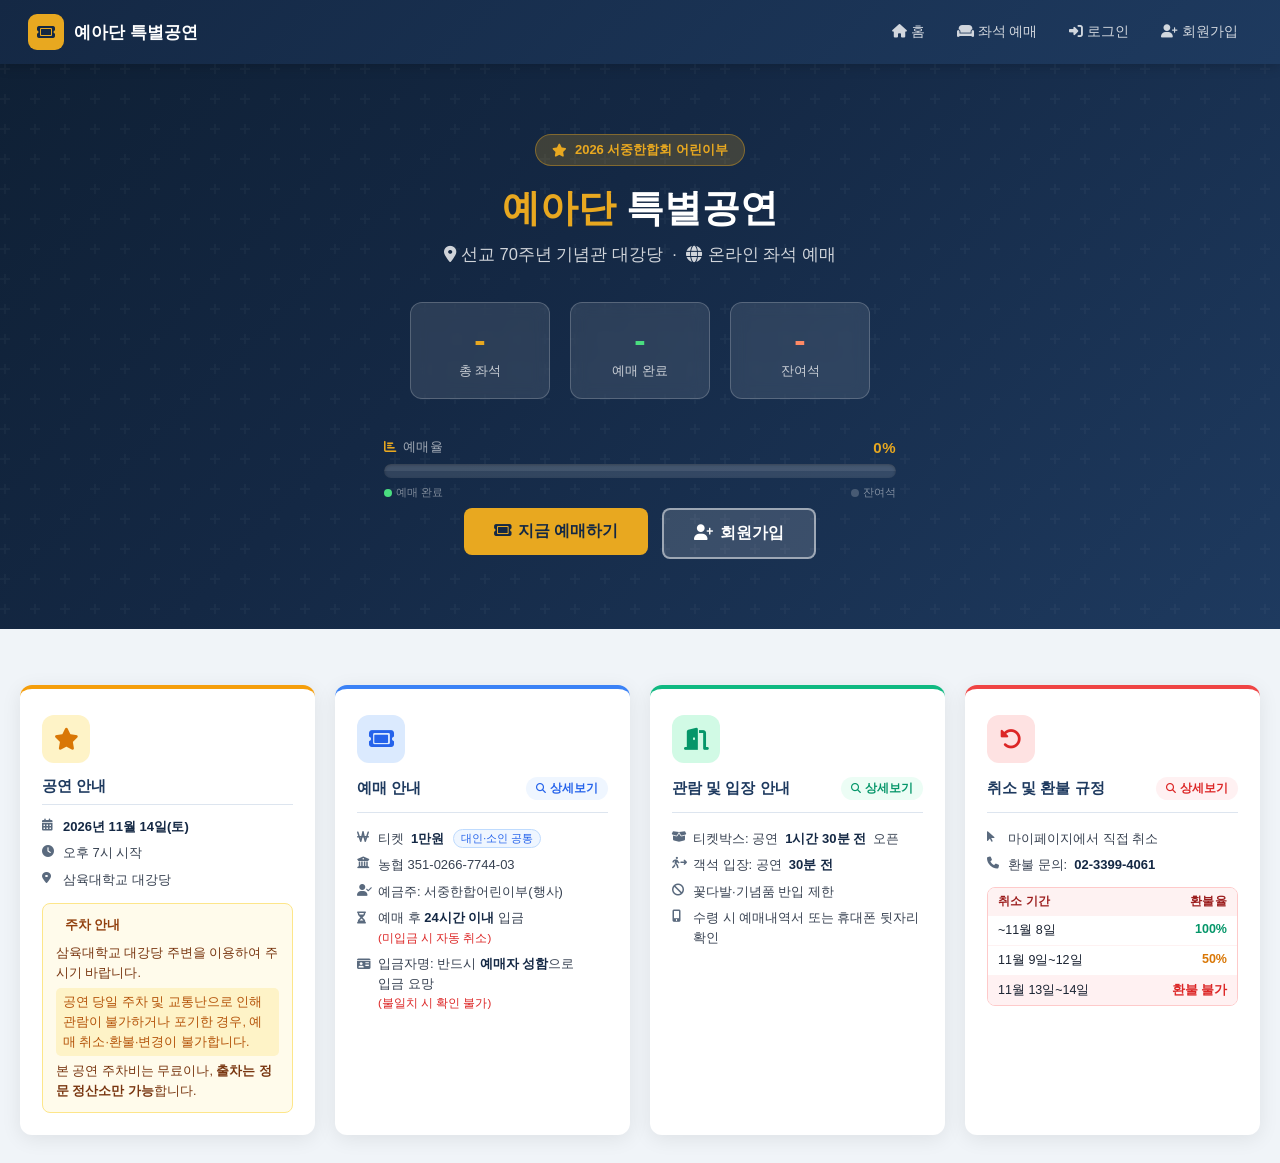
==== commit fd33a02c: "메인화면 예매 오픈 시간 표시 추가" ====
--- a/templates/index.html
+++ b/templates/index.html
@@ -86,10 +86,17 @@
     </div>
   </div>
   <div class="actions">
-    <button id="bookingBtn" class="btn btn-secondary btn-lg" onclick="handleBookingClick()"
-            style="cursor:pointer;border:none">
-      <i class="fa-solid fa-ticket"></i> 지금 예매하기
-    </button>
+    <div style="display:flex;flex-direction:column;align-items:center;gap:6px">
+      <button id="bookingBtn" class="btn btn-secondary btn-lg" onclick="handleBookingClick()"
+              style="cursor:pointer;border:none">
+        <i class="fa-solid fa-ticket"></i> 지금 예매하기
+      </button>
+      <p id="openTimeInfo" style="display:none;margin:0;font-size:13px;
+         color:#fff;letter-spacing:.3px;text-align:center">
+        <i class="fa-solid fa-clock" style="margin-right:5px;font-size:11px"></i>
+        <span id="openTimeText"></span>
+      </p>
+    </div>
     <a href="/register" class="btn btn-lg" id="heroRegBtn"
        style="background:rgba(255,255,255,.15);border:2px solid rgba(255,255,255,.5);color:white">
       <i class="fa-solid fa-user-plus"></i> 회원가입
@@ -266,12 +273,32 @@
   } catch(e) {
     _bookingOpen = true;  // API 실패 시 활성화 (안전 처리)
   }
+  renderOpenTimeInfo();
   applyBookingBtnState();
 
   // 미오픈 상태면 1초마다 카운트다운 + 자동 활성화 체크
   if (!_bookingOpen && _openDt) {
     _openCheckTimer = setInterval(tickBookingCheck, 1000);
   }
+}
+
+/* 예매 오픈 시간 표시 */
+function renderOpenTimeInfo() {
+  const wrap = document.getElementById('openTimeInfo');
+  const text = document.getElementById('openTimeText');
+  if (!wrap || !text) return;
+  if (!_openDt) { wrap.style.display = 'none'; return; }
+
+  const d = _openDt;
+  const formatted =
+    d.getFullYear() + '년 ' +
+    String(d.getMonth() + 1).padStart(2, '0') + '월 ' +
+    String(d.getDate()).padStart(2, '0') + '일 ' +
+    String(d.getHours()).padStart(2, '0') + ':' +
+    String(d.getMinutes()).padStart(2, '0');
+
+  text.textContent = '예매시작: ' + formatted;
+  wrap.style.display = 'block';
 }
 
 function applyBookingBtnState() {
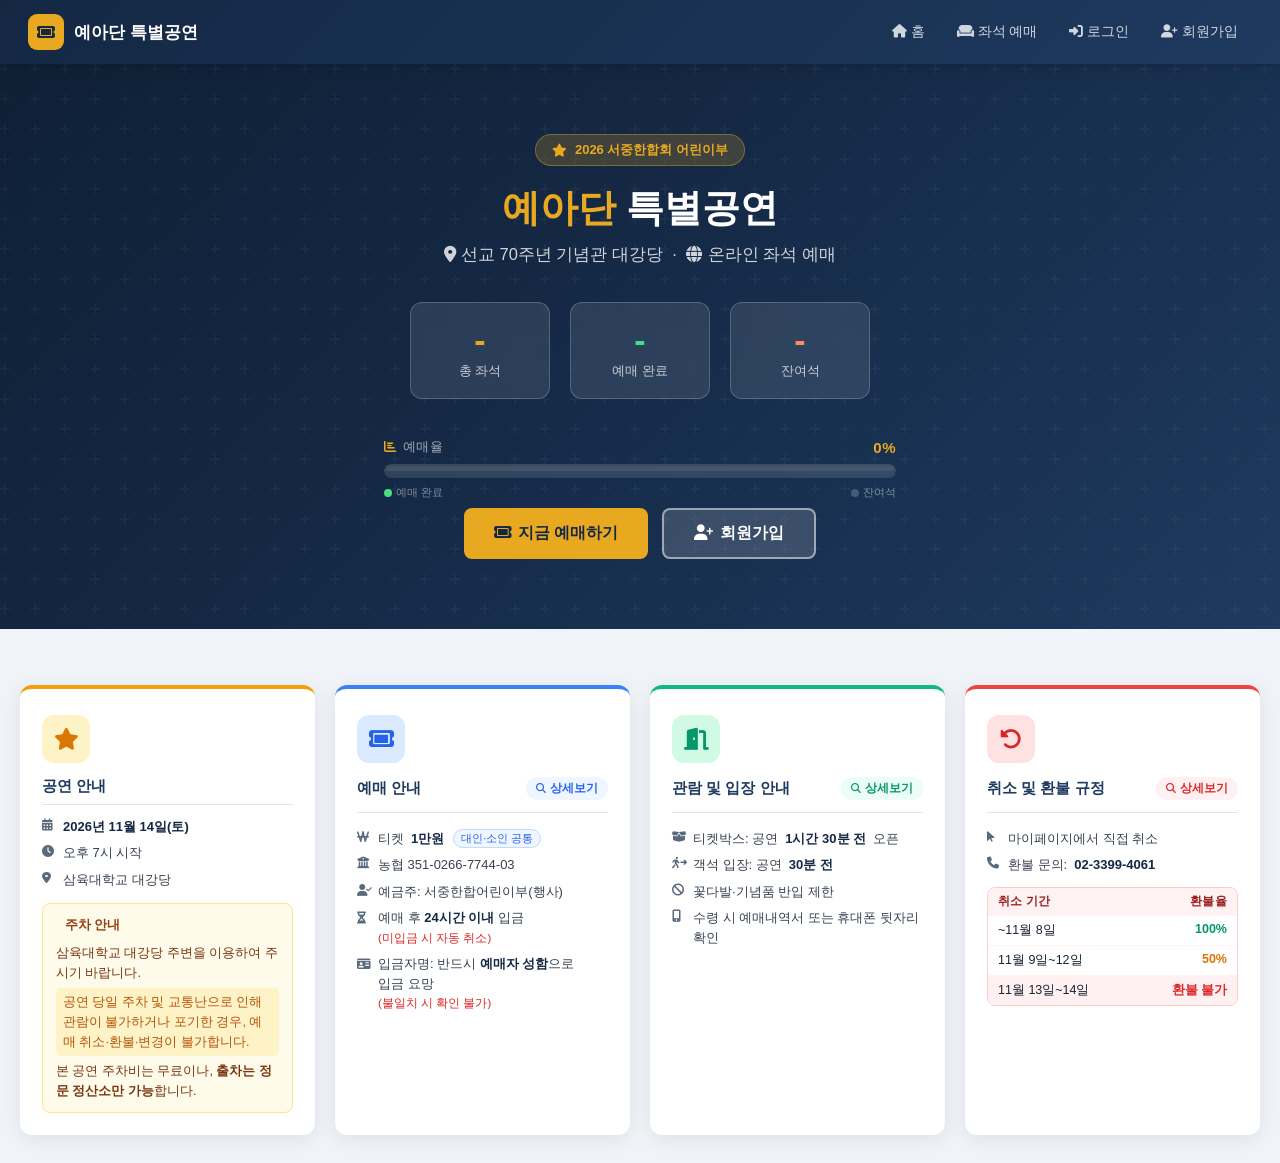
==== commit 7f6dba70: "ui: 회원가입 버튼 높이 통일 + 예매시작 텍스트 확대 및 전체 너비 표시" ====
--- a/templates/index.html
+++ b/templates/index.html
@@ -86,21 +86,25 @@
     </div>
   </div>
   <div class="actions">
-    <div style="display:flex;flex-direction:column;align-items:center;gap:6px">
-      <button id="bookingBtn" class="btn btn-secondary btn-lg" onclick="handleBookingClick()"
-              style="cursor:pointer;border:none">
-        <i class="fa-solid fa-ticket"></i> 지금 예매하기
-      </button>
-      <p id="openTimeInfo" style="display:none;margin:0;font-size:13px;
-         color:#fff;letter-spacing:.3px;text-align:center">
-        <i class="fa-solid fa-clock" style="margin-right:5px;font-size:11px"></i>
+    <div style="display:flex;flex-direction:column;align-items:stretch;gap:8px">
+      <!-- 버튼 행: 두 버튼 동일 높이 -->
+      <div style="display:flex;gap:14px;justify-content:center">
+        <button id="bookingBtn" class="btn btn-secondary btn-lg" onclick="handleBookingClick()"
+                style="cursor:pointer;border:none">
+          <i class="fa-solid fa-ticket"></i> 지금 예매하기
+        </button>
+        <a href="/register" class="btn btn-lg" id="heroRegBtn"
+           style="background:rgba(255,255,255,.15);border:2px solid rgba(255,255,255,.5);color:white;align-self:stretch;display:flex;align-items:center;justify-content:center">
+          <i class="fa-solid fa-user-plus"></i> 회원가입
+        </a>
+      </div>
+      <!-- 예매시작 시간: 두 버튼 전체 너비에 걸쳐 표시 -->
+      <p id="openTimeInfo" style="display:none;margin:0;font-size:15px;
+         color:#fff;letter-spacing:.4px;text-align:center;width:100%">
+        <i class="fa-solid fa-clock" style="margin-right:6px;font-size:13px"></i>
         <span id="openTimeText"></span>
       </p>
     </div>
-    <a href="/register" class="btn btn-lg" id="heroRegBtn"
-       style="background:rgba(255,255,255,.15);border:2px solid rgba(255,255,255,.5);color:white">
-      <i class="fa-solid fa-user-plus"></i> 회원가입
-    </a>
   </div>
 
 </section>
